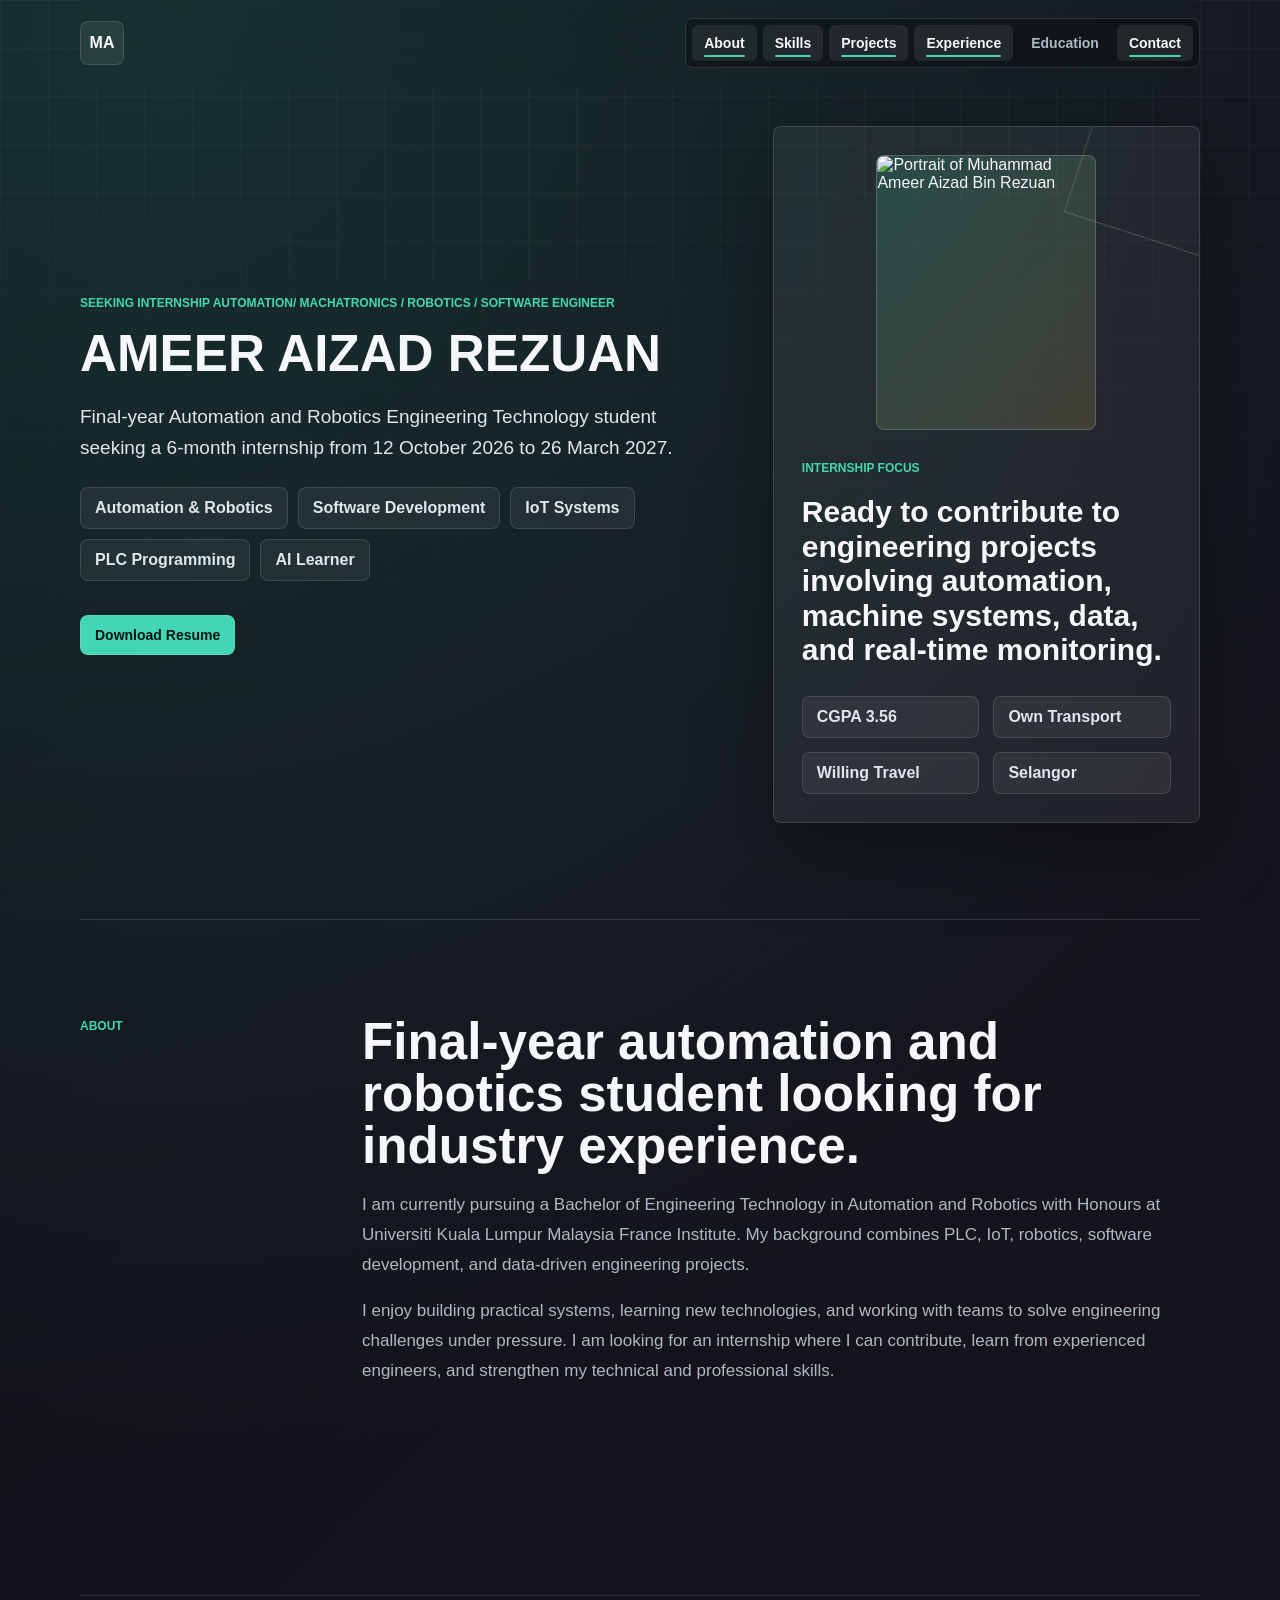
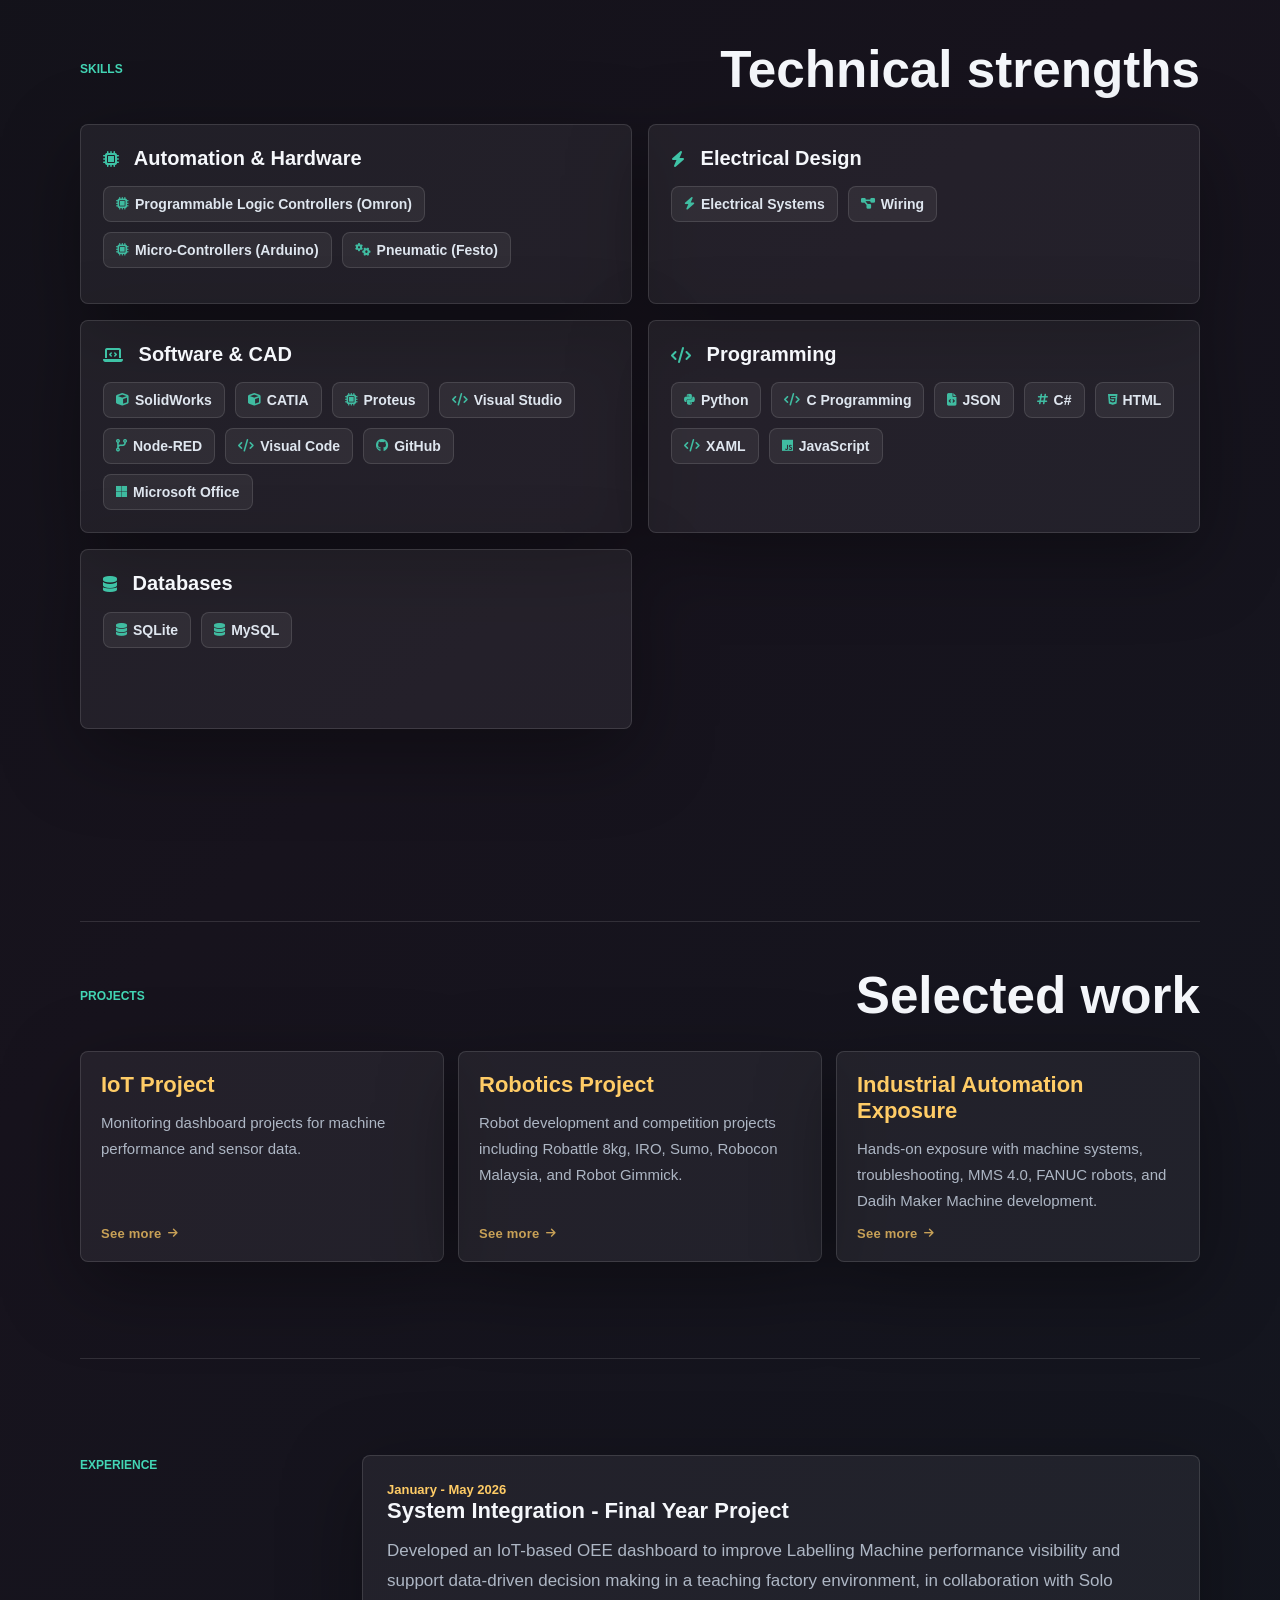
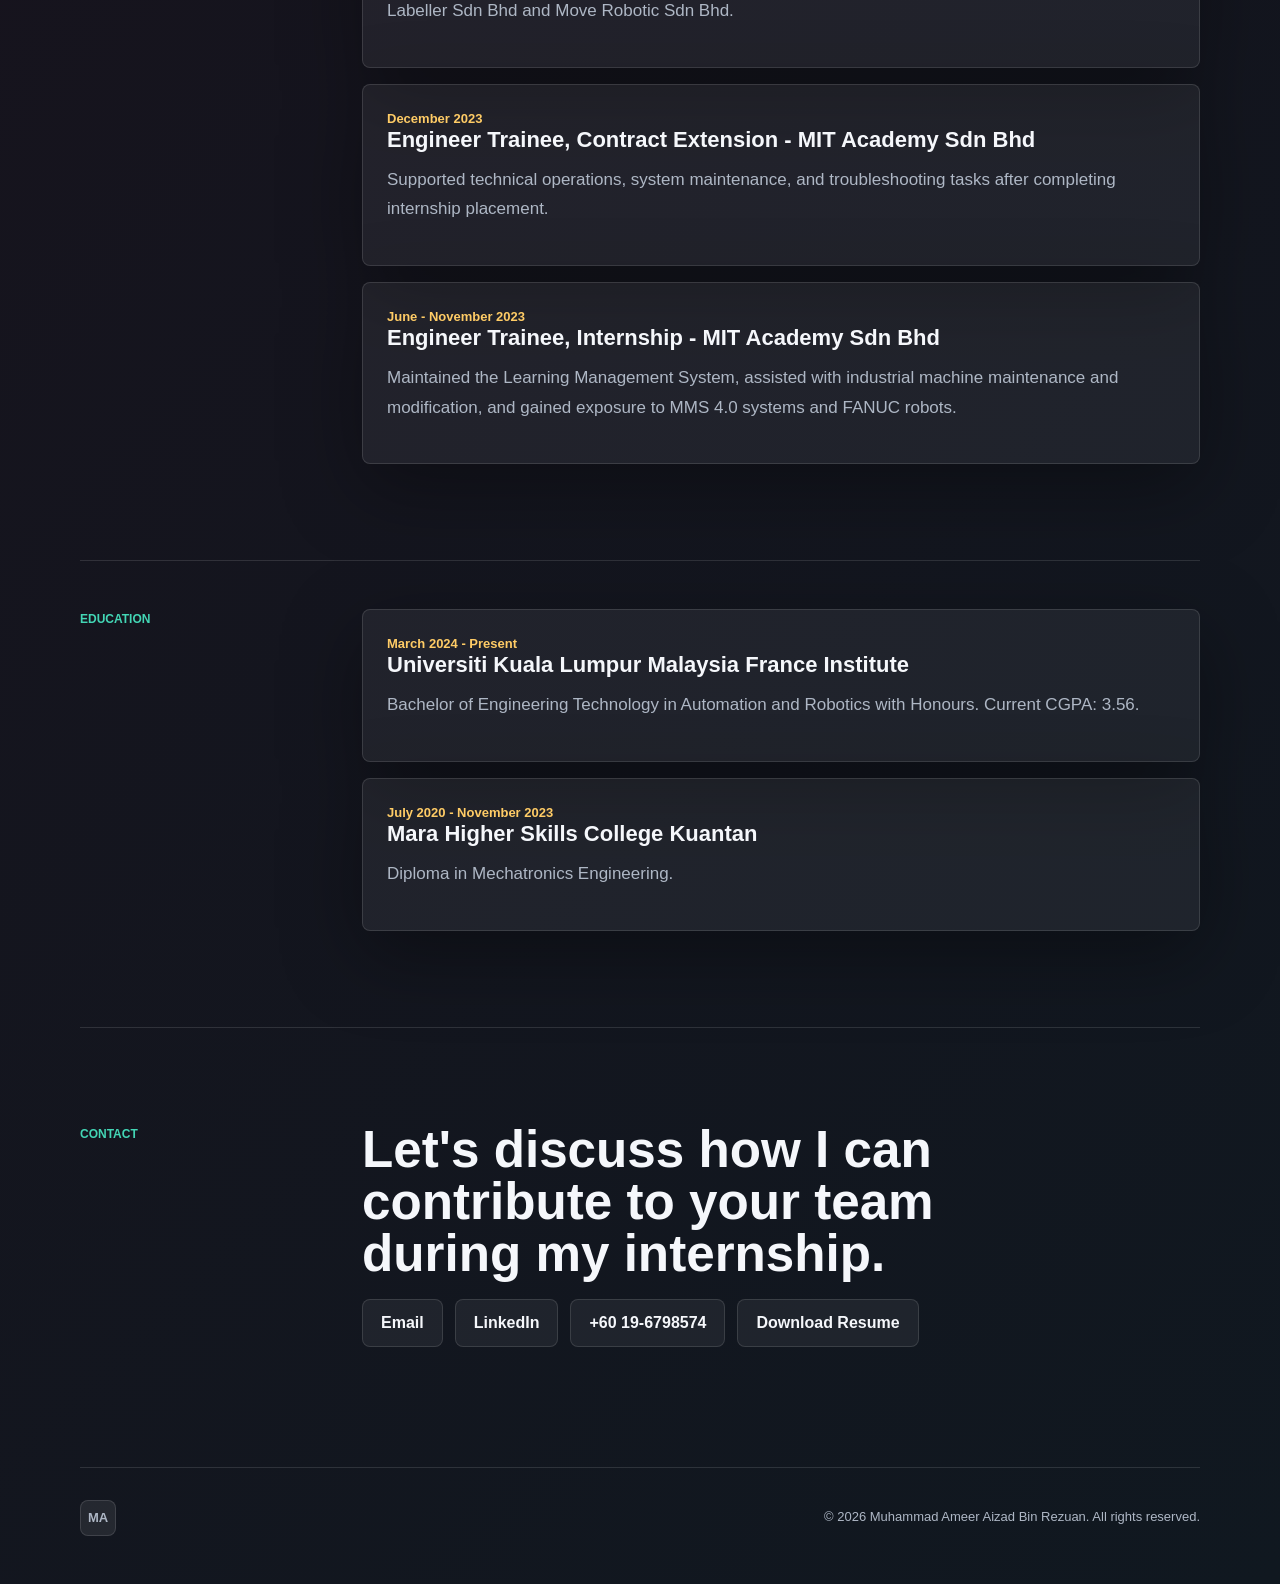
==== index.html @ 59710813 "Add files via upload" ====
﻿<!DOCTYPE html>
<html lang="en">

<head>
    <meta charset="UTF-8">
    <meta name="viewport" content="width=device-width, initial-scale=1.0">
    <title>Ameer Aizad Rezuan | Internship Portfolio</title>
    <link rel="stylesheet" href="https://cdnjs.cloudflare.com/ajax/libs/font-awesome/6.5.1/css/all.min.css">
    <link rel="stylesheet" href="style.css">
</head>

<body>
    <header class="site-header">
        <a class="brand" href="#home" aria-label="Go to home">
            <span>MA</span>
        </a>
        <nav class="nav-links" aria-label="Primary navigation">
            <a href="#about">About</a>
            <a href="#skills">Skills</a>
            <a href="#projects">Projects</a>
            <a href="#experience">Experience</a>
            <a href="#education">Education</a>
            <a href="#contact">Contact</a>
        </nav>
    </header>

    <main>
    <section class="hero section" id="home">
            <div class="hero-copy">
                <p class="eyebrow reveal">Seeking Internship Automation/ Machatronics / Robotics / Software Engineer</p>
                <h1 class="reveal">AMEER AIZAD REZUAN</h1>
                <p class="hero-summary reveal">Final-year Automation and Robotics Engineering Technology student seeking a 6-month internship from 12 October 2026 to 26 March 2027.</p>
                <div class="role-list reveal" aria-label="Professional interests">
                    <span>Automation & Robotics</span>
                    <span>Software Development</span>
                    <span>IoT Systems</span>
                    <span>PLC Programming</span>
                    <span>AI Learner</span>
                </div>
                <div class="hero-actions reveal">
                    <a class="button primary" href="assets/RESUME MUHAMMAD AMEER AIZAD BIN REZUAN.pdf" download="RESUME MUHAMMAD AMEER AIZAD BIN REZUAN.pdf">Download Resume</a>
                </div>
            </div>
            <div class="profile-panel reveal reveal-right" aria-label="Profile summary">
                <div class="profile-photo-wrap"><img class="profile-photo" src="assets/profile.jpeg" alt="Portrait of Muhammad Ameer Aizad Bin Rezuan"></div>
                <div>
                    <p class="panel-label">Internship Focus</p>
                    <h2>Ready to contribute to engineering projects involving automation, machine systems, data, and real-time monitoring.</h2>
                </div>
                <div class="signal-grid" aria-label="Profile highlights">
                    <span>CGPA 3.56</span>
                    <span>Own Transport</span>
                    <span>Willing Travel</span>
                    <span>Selangor</span>
                </div>
            </div>
        </section>

        <section class="section split" id="about">
            <p class="section-kicker reveal">About</p>
            <div>
                <h2 class="reveal">Final-year automation and robotics student looking for industry experience.</h2>
                <p class="reveal">I am currently pursuing a Bachelor of Engineering Technology in Automation and Robotics with Honours at Universiti Kuala Lumpur Malaysia France Institute. My background combines PLC, IoT, robotics, software development, and data-driven engineering projects.</p>
                <p class="reveal">I enjoy building practical systems, learning new technologies, and working with teams to solve engineering challenges under pressure. I am looking for an internship where I can contribute, learn from experienced engineers, and strengthen my technical and professional skills.</p>
            </div>
        </section>

        <section class="section" id="skills">
            <div class="section-heading">
                <p class="section-kicker reveal">Skills</p>
                <h2 class="reveal">Technical strengths</h2>
            </div>
            <div class="skills-grid">
                <article class="skill-card reveal">
                    <h3><i class="fas fa-microchip skill-head-icon"></i> Automation & Hardware</h3>
                    <div class="skill-tags">
                        <span><i class="fas fa-microchip tag-icon"></i> Programmable Logic Controllers (Omron)</span>
                        <span><i class="fas fa-microchip tag-icon"></i> Micro-Controllers (Arduino)</span>
                        <span><i class="fas fa-cogs tag-icon"></i> Pneumatic (Festo)</span>
                    </div>
                </article>
                <article class="skill-card reveal">
                    <h3><i class="fas fa-bolt skill-head-icon"></i> Electrical Design</h3>
                    <div class="skill-tags">
                        <span><i class="fas fa-bolt tag-icon"></i> Electrical Systems</span>
                        <span><i class="fas fa-project-diagram tag-icon"></i> Wiring</span>
                    </div>
                </article>
                <article class="skill-card reveal">
                    <h3><i class="fas fa-laptop-code skill-head-icon"></i> Software & CAD</h3>
                    <div class="skill-tags">
                        <span><i class="fas fa-cube tag-icon"></i> SolidWorks</span>
                        <span><i class="fas fa-cube tag-icon"></i> CATIA</span>
                        <span><i class="fas fa-microchip tag-icon"></i> Proteus</span>
                        <span><i class="fas fa-code tag-icon"></i> Visual Studio</span>
                        <span><i class="fas fa-code-branch tag-icon"></i> Node-RED</span>
                        <span><i class="fas fa-code tag-icon"></i> Visual Code</span>
                        <span><i class="fab fa-github tag-icon"></i> GitHub</span>
                        <span><i class="fab fa-microsoft tag-icon"></i> Microsoft Office</span>
                    </div>
                </article>
                <article class="skill-card reveal">
                    <h3><i class="fas fa-code skill-head-icon"></i> Programming</h3>
                    <div class="skill-tags">
                        <span><i class="fab fa-python tag-icon"></i> Python</span>
                        <span><i class="fas fa-code tag-icon"></i> C Programming</span>
                        <span><i class="fas fa-file-code tag-icon"></i> JSON</span>
                        <span><i class="fas fa-hashtag tag-icon"></i> C#</span>
                        <span><i class="fab fa-html5 tag-icon"></i> HTML</span>
                        <span><i class="fas fa-code tag-icon"></i> XAML</span>
                        <span><i class="fab fa-js tag-icon"></i> JavaScript</span>
                    </div>
                </article>
                <article class="skill-card reveal">
                    <h3><i class="fas fa-database skill-head-icon"></i> Databases</h3>
                    <div class="skill-tags">
                        <span><i class="fas fa-database tag-icon"></i> SQLite</span>
                        <span><i class="fas fa-database tag-icon"></i> MySQL</span>
                    </div>
                </article>
            </div>
        </section>
        <section class="section" id="projects">
            <div class="section-heading">
                <p class="section-kicker reveal">Projects</p>
                <h2 class="reveal">Selected work</h2>
            </div>
            <div class="project-grid">
                <a class="project-card reveal" href="#iot-project" data-project="iot-project">
                    <h3>IoT Project</h3>
                    <p>Monitoring dashboard projects for machine performance and sensor data.</p>
                    <span class="see-more">See more <i class="fas fa-arrow-right"></i></span>
                </a>
                <a class="project-card reveal" href="#robotics-project" data-project="robotics-project">
                    <h3>Robotics Project</h3>
                    <p>Robot development and competition projects including Robattle 8kg, IRO, Sumo, Robocon Malaysia, and Robot Gimmick.</p>
                    <span class="see-more">See more <i class="fas fa-arrow-right"></i></span>
                </a>
                <a class="project-card reveal" href="#automation-exposure" data-project="automation-exposure">
                    <h3>Industrial Automation Exposure</h3>
                    <p>Hands-on exposure with machine systems, troubleshooting, MMS 4.0, FANUC robots, and Dadih Maker Machine development.</p>
                    <span class="see-more">See more <i class="fas fa-arrow-right"></i></span>
                </a>
            </div>
        </section>

        <section class="section project-details" id="project-details" hidden>
            <div class="section-heading">
                <p class="section-kicker">Project Details</p>
                <h2>Project gallery</h2>
            </div>

            <article class="project-detail" id="iot-project" hidden>
                <div class="detail-copy" style="grid-column:1/-1;padding-bottom:8px;">
                    <p class="project-index">01</p>
                    <h3>IoT Project</h3>
                </div>
                <div class="robotics-sub-list" style="grid-column:1/-1;">

                    <!-- 1. IoT-Based OEE Monitoring Dashboard -->
                    <section class="sub-project-card" data-accent="oee">
                        <span class="card-number">01</span>
                        <div class="card-text">
                            <h4>IoT-Based OEE Monitoring Dashboard for Labelling Machine</h4>
                            <p class="card-description">This project was built to help users monitor an automated labelling machine more clearly in real time. I developed a dashboard system that reads PLC and sensor data, calculates OEE values, and displays machine performance through a WPF interface so production activity, downtime, and quality issues are easier to understand.</p>
                            <p class="card-description">Connected PLC I/O signals, sensors, Node-RED, SQLite, and a WPF dashboard into one monitoring flow. Shows production cycles, downtime, reject records, and machine performance in a clearer way. Project collaboration involved Solo Labeller Technology Sdn. Bhd. and Move Robotic Sdn. Bhd.</p>
                        </div>
                        <div class="card-media">
                            <div class="media-grid media-4">
                                <figure class="media-item media-item-wide">
                                    <img class="media-sharp" loading="lazy" src="assets/projects/iot/IoT-Based OEE/oee-system-architecture.png" alt="IoT-based OEE monitoring system architecture diagram">
                                </figure>
                                <figure class="media-item">
                                    <img class="media-sharp" loading="lazy" src="assets/projects/iot/IoT-Based OEE/oee-node-red-flow.png" alt="Node-RED flow for OEE production data and API processing">
                                </figure>
                                <figure class="media-item">
                                    <img class="media-sharp" loading="lazy" src="assets/projects/iot/IoT-Based OEE/oee-wpf-dashboard.png" alt="WPF machine labelling dashboard showing OEE, availability, performance, and quality">
                                </figure>
                                <figure class="media-item">
                                    <img class="media-sharp" loading="lazy" src="assets/projects/iot/IoT-Based OEE/oee-database-structure.png" alt="SQLite database structure for production records, metric logs, errors, and recipes">
                                </figure>
                            </div>
                    </section>

                    <!-- 2. Smart Indoor Environmental Monitoring System -->
                    <section class="sub-project-card" data-accent="indoor">
                        <span class="card-number">02</span>
                        <div class="card-text">
                            <h4>IoT Mini Project &mdash; Smart Indoor Environmental Monitoring System</h4>
                            <p class="card-description">This project provides an automated solution for maintaining safe and optimal environmental conditions within industrial workshops and indoor spaces. By deploying a combination of microcontroller units and industrial PLCs across multiple monitoring zones, the system continuously tracks key ambient factors such as temperature, humidity, and air quality.</p>
                            <p class="card-description">Designed to operate without requiring manual oversight, the system features automated control logic that instantly activates localized corrective actions—such as cooling fans or visual hazard alerts—whenever environmental parameters breach predefined safety thresholds. Sensor data is transmitted through a lightweight messaging protocol to a central server for real-time dashboard visualization, while a backend database records long-term historical data to support ongoing workplace safety analysis and operational trends.</p>
                        </div>
                        <div class="card-media">
                            <div class="media-grid media-6">
                                <figure class="media-item media-item-wide">
                                    <img class="media-sharp" loading="lazy" src="assets/projects/iot/smart-indoor/System Architecture.png" alt="System architecture of the smart indoor environmental monitoring system">
                                </figure>
                                <figure class="media-item">
                                    <img class="media-sharp" loading="lazy" src="assets/projects/iot/smart-indoor/Node – Red Dashboard .png" alt="Node-RED dashboard displaying real-time environmental monitoring data">
                                </figure>
                                <figure class="media-item">
                                    <img class="media-sharp" loading="lazy" src="assets/projects/iot/smart-indoor/Node – Red Flow for Arduino Stations.png" alt="Node-RED flow handling MQTT connections for Arduino-based sensor stations">
                                </figure>
                                <figure class="media-item">
                                    <img class="media-sharp" loading="lazy" src="assets/projects/iot/smart-indoor/Node – Red Flow for PLC Station.png" alt="Node-RED flow managing PLC communication protocols and automated control logic">
                                </figure>
                                <figure class="media-item">
                                    <img class="media-sharp" loading="lazy" src="assets/projects/iot/smart-indoor/sample data MySql .png" alt="MySQL database storing historical sensor readings for safety analysis">
                                </figure>
                                <figure class="media-item">
                                    <img class="media-sharp" loading="lazy" src="assets/projects/iot/smart-indoor/Station Hardware and code.png" alt="Physical deployment of sensor node hardware and embedded control programming">
                                </figure>
                            </div>
                    </section>

                </div>
            </article>

            <article class="project-detail" id="robotics-project" hidden>
                <div class="detail-copy" style="grid-column:1/-1;padding-bottom:8px;">
                    <p class="project-index">02</p>
                    <h3>Robotics Project</h3>
                </div>
                <div class="robotics-sub-list" style="grid-column:1/-1;">

                    <!-- 1. Robattle 8kg -->
                    <section class="sub-project-card" data-accent="robattle">
                        <span class="card-number">01</span>
                        <div class="card-text">
                            <h4>Robattle 8kg — Combat Robot Competition</h4>
                            <p class="card-description">This robot competition is organized to inspire greater interest in STEM, particularly in the field of robotics, among the community, especially young people. The event brings together participants from various higher education institutions and skills training institutes, providing a platform to showcase talent, creativity, and technical expertise.</p>
                            <p class="card-description">The competition challenges each team to apply their knowledge of wireless technology, robot control systems, and robotic design to build and operate an 8kg combat robot. Through this hands-on experience, participants are encouraged to develop innovative solutions, enhance their problem-solving skills, and demonstrate creativity in designing robots capable of competing in a dynamic and exciting environment.</p>
                        </div>
                        <div class="card-media">
                            <div class="media-grid media-3">
                                <figure class="media-item media-item-wide">
                                    <img class="media-sharp" loading="lazy" src="assets/projects/robot/Robattle 8kg/WhatsApp Image 2026-07-21 at 23.32.02.jpeg" alt="Robattle 8kg combat robot arena view">
                                </figure>
                                <figure class="media-item">
                                    <img class="media-sharp" loading="lazy" src="assets/projects/robot/Robattle 8kg/photo_2026-07-20_03-06-37.jpg" alt="Robattle 8kg robot side view">
                                </figure>
                                <figure class="media-item">
                                    <img class="media-sharp" loading="lazy" src="assets/projects/robot/Robattle 8kg/photo_2026-07-20_03-07-07.jpg" alt="Robattle 8kg robot front view">
                                </figure>
                            </div>
                    </section>

                    <!-- 2. IRO -->
                    <section class="sub-project-card" data-accent="iro">
                        <span class="card-number">02</span>
                        <div class="card-text">
                            <h4>International Robot Olympiad (IRO)</h4>
                            <p class="card-description">The International Robot Olympiad is a global competition where students collaborate to find solutions through AI-driven robotics. Participants are challenged to design, build, and program intelligent robots capable of solving complex, real-world problems. The Olympiad combines AI, robotics, and STEM principles (Science, Technology, Engineering, and Math) with creativity and problem-solving skills.</p>
                            <p class="card-description">Teams are evaluated based on innovation, technical skill, and their robots&rsquo; ability to make autonomous decisions, showcasing the potential of AI to transform various fields.</p>
                        </div>
                        <div class="card-media">
                            <div class="media-grid media-5">
                                <figure class="media-item media-item-wide">
                                    <img class="media-sharp" loading="lazy" src="assets/projects/robot/IRO/WhatsApp Image 2026-07-21 at 23.28.58 (1).jpeg" alt="IRO competition overview">
                                </figure>
                                <figure class="media-item">
                                    <img class="media-sharp" loading="lazy" src="assets/projects/robot/IRO/WhatsApp Image 2026-07-21 at 23.28.56.jpeg" alt="IRO team working on robot">
                                </figure>
                                <figure class="media-item">
                                    <img class="media-sharp" loading="lazy" src="assets/projects/robot/IRO/WhatsApp Image 2026-07-21 at 23.28.57.jpeg" alt="IRO robot close-up">
                                </figure>
                                <figure class="media-item">
                                    <img class="media-sharp" loading="lazy" src="assets/projects/robot/IRO/WhatsApp Image 2026-07-21 at 23.28.58.jpeg" alt="IRO competition area">
                                </figure>
                                <figure class="media-item">
                                    <img class="media-sharp" loading="lazy" src="assets/projects/robot/IRO/photo_2026-07-20_03-06-29.jpg" alt="IRO team photo">
                                </figure>
                            </div>
                    </section>

                    <!-- 3. Robot Sumo -->
                    <section class="sub-project-card" data-accent="sumo">
                        <span class="card-number">03</span>
                        <div class="card-text">
                            <h4>Robot Sumo</h4>
                            <p class="card-description">Robot sumo is a competitive engineering sport where two custom-built robots face off in a circular ring, known as a dohyō. The objective is to use sensors, clever programming, and mechanical design to push the opposing robot out of the ring while avoiding falling out yourself.</p>
                        </div>
                        <div class="card-media">
                            <div class="media-grid media-3">
                                <figure class="media-item media-item-wide video-wrapper">
                                    <video class="media-sharp" autoplay loop muted playsinline preload="auto">
                                        <source src="assets/projects/robot/Robot Sumo/WhatsApp Video 2026-07-21 at 23.25.30.mp4" type="video/mp4">
                                    </video>
                                    <button class="mute-toggle" aria-label="Unmute video" data-muted="true">
                                        <span class="mute-icon">🔇</span>
                                    </button>
                                </figure>
                                <figure class="media-item">
                                    <img class="media-sharp" loading="lazy" src="assets/projects/robot/Robot Sumo/photo_2026-07-20_03-06-12.jpg" alt="Robot sumo competition">
                                </figure>
                                <figure class="media-item">
                                    <img class="media-sharp" loading="lazy" src="assets/projects/robot/Robot Sumo/photo_2026-07-20_03-06-15.jpg" alt="Robot sumo robot close-up">
                                </figure>
                                <figure class="media-item">
                                    <img class="media-sharp" loading="lazy" src="assets/projects/robot/Robot Sumo/photo_2026-07-21_22-45-15.jpg" alt="Robot sumo arena side view">
                                </figure>
                                <figure class="media-item">
                                    <img class="media-sharp" loading="lazy" src="assets/projects/robot/Robot Sumo/photo_2026-07-21_22-47-12.jpg" alt="Robot sumo match action">
                                </figure>
                            </div>
                    </section>

                    <!-- 4. Robocon Malaysia 2025 -->
                    <section class="sub-project-card" data-accent="robocon">
                        <span class="card-number">04</span>
                        <div class="card-text">
                            <h4>Robocon Malaysia 2025</h4>
                            <p class="card-description">Robocon Malaysia is the national-level collegiate robotics competition. University and polytechnic students design, build, and operate advanced robots to complete specific, highly technical tasks. The winning team represents Malaysia at the annual international ABU Asia-Pacific Robot Contest (ABU Robocon).</p>
                        </div>
                        <div class="card-media">
                            <div class="media-grid media-3">
                                <figure class="media-item media-item-wide video-wrapper">
                                    <video class="media-sharp" autoplay loop muted playsinline preload="auto">
                                        <source src="assets/projects/robot/Robocon/WhatsApp Video 2026-07-22 at 01.37.15.mp4" type="video/mp4">
                                    </video>
                                    <button class="mute-toggle" aria-label="Unmute video" data-muted="true">
                                        <span class="mute-icon">🔇</span>
                                    </button>
                                </figure>
                                <figure class="media-item">
                                    <img class="media-sharp" loading="lazy" src="assets/projects/robot/Robocon/WhatsApp-Image-2025-06-20-at-12.19.59-1-2048x1536.jpeg" alt="Robocon Malaysia team">
                                </figure>
                                <figure class="media-item">
                                    <img class="media-sharp" loading="lazy" src="assets/projects/robot/Robocon/WhatsApp Image 2026-07-22 at 01.36.02 (1).jpeg" alt="Robocon Malaysia arena">
                                </figure>
                            </div>
                    </section>

                    <!-- 5. Robot Gimmick -->
                    <section class="sub-project-card" data-accent="gimmick">
                        <span class="card-number">05</span>
                        <div class="card-text">
                            <h4>Robot Gimmick — School Programme Launch</h4>
                            <p class="card-description">The robot gimmick is designed to create an exciting and memorable opening for the school programme launch. As the special guest activates the robot, it performs a symbolic action to officially launch the programme, representing innovation, creativity, and the school&rsquo;s commitment to embracing future technologies.</p>
                            <p class="card-description">This interactive presentation not only captures the audience&rsquo;s attention but also inspires students to explore the world of science, technology, engineering, and robotics.</p>
                        </div>
                        <div class="card-media">
                            <div class="media-grid media-3">
                                <figure class="media-item media-item-wide video-wrapper">
                                    <video class="media-sharp" autoplay loop muted playsinline preload="auto">
                                        <source src="assets/projects/robot/Gimmick/video_2026-07-21_22-29-24.mp4" type="video/mp4">
                                    </video>
                                    <button class="mute-toggle" aria-label="Unmute video" data-muted="true">
                                        <span class="mute-icon">🔇</span>
                                    </button>
                                </figure>
                                <figure class="media-item">
                                    <img class="media-sharp" loading="lazy" src="assets/projects/robot/Gimmick/photo_2026-07-21_22-30-15.jpg" alt="Robot gimmick presentation">
                                </figure>
                                <figure class="media-item">
                                    <img class="media-sharp" loading="lazy" src="assets/projects/robot/Gimmick/photo_2026-07-21_22-30-24.jpg" alt="Robot gimmick close-up">
                                </figure>
                            </div>
                    </section>

                </div>
            </article>

            <article class="project-detail" id="automation-exposure" hidden>
                <div class="detail-copy" style="grid-column:1/-1;padding-bottom:8px;">
                    <p class="project-index">03</p>
                    <h3>Industrial Automation Exposure</h3>
                </div>
                <div class="robotics-sub-list" style="grid-column:1/-1;">

                    <!-- 1. Machine Maintenance & Troubleshooting -->
                    <section class="sub-project-card" data-accent="maintenance">
                        <span class="card-number">01</span>
                        <div class="card-text">
                            <h4>Machine Maintenance &amp; Troubleshooting</h4>
                            <p class="card-description">Hands-on experience maintaining and troubleshooting industrial machine systems, including MMS 4.0 systems, PLC-based mechatronics training modules, and automated production equipment. Performed diagnostic procedures, identified faults in electrical and mechanical subsystems, and carried out corrective maintenance to restore machine functionality and minimise downtime in a real industrial environment.</p>
                        </div>
                        <div class="card-media">
                            <div class="media-grid media-4">
                                <figure class="media-item media-item-wide video-wrapper">
                                    <video class="media-sharp" autoplay loop muted playsinline preload="auto">
                                        <source src="assets/projects/industrial%20automation/maintance/meclab%20module%201.mp4" type="video/mp4">
                                    </video>
                                    <button class="mute-toggle" aria-label="Unmute video" data-muted="true">
                                        <span class="mute-icon">🔇</span>
                                    </button>
                                </figure>
                                <figure class="media-item">
                                    <img class="media-sharp" loading="lazy" src="assets/projects/industrial%20automation/maintance/maintanace%20mms4.0.jpg" alt="MMS 4.0 maintenance work">
                                </figure>
                                <figure class="media-item">
                                    <img class="media-sharp" loading="lazy" src="assets/projects/industrial%20automation/maintance/maintance%20plc%20meclab%20mechatronics%20training%20system.jpg" alt="PLC mechatronics training system maintenance">
                                </figure>
                                <figure class="media-item">
                                    <img class="media-sharp" loading="lazy" src="assets/projects/industrial%20automation/maintance/mms4.0.jpg" alt="MMS 4.0 system overview">
                                </figure>
                            </div>
                    </section>

                    <!-- 2. FANUC Robot Exposure -->
                    <section class="sub-project-card" data-accent="fanuc">
                        <span class="card-number">02</span>
                        <div class="card-text">
                            <h4>FANUC Robot Exposure</h4>
                            <p class="card-description">Practical exposure to FANUC industrial robots during placement at MIT Academy Sdn Bhd. Involved robot operation, basic programming, system observation, and understanding of robotic automation workflows used in modern manufacturing environments. This experience provided valuable insight into how robotic arms are integrated into production lines for tasks such as material handling, assembly, and quality inspection.</p>
                        </div>
                        <div class="card-media">
                            <div class="media-grid media-3">
                                <figure class="media-item media-item-wide">
                                    <img class="media-sharp" loading="lazy" src="assets/projects/industrial%20automation/robot%20fanuc/WhatsApp%20Image%202026-07-22%20at%2015.49.35.jpeg" alt="FANUC robot setup">
                                </figure>
                                <figure class="media-item">
                                    <img class="media-sharp" loading="lazy" src="assets/projects/industrial%20automation/robot%20fanuc/WhatsApp%20Image%202026-07-22%20at%2015.50.11%20(1).jpeg" alt="FANUC robot controller">
                                </figure>
                                <figure class="media-item">
                                    <img class="media-sharp" loading="lazy" src="assets/projects/industrial%20automation/robot%20fanuc/WhatsApp%20Image%202026-07-22%20at%2015.50.11.jpeg" alt="FANUC robot arm">
                                </figure>
                            </div>
                    </section>

                    <!-- 3. Develop Dadih Maker Machine -->
                    <section class="sub-project-card" data-accent="dadih">
                        <span class="card-number">03</span>
                        <div class="card-text">
                            <h4>Develop Dadih Maker Machine</h4>
                            <p class="card-description">Involved in the development of a specialised Dadih (traditional yogurt) maker machine, combining mechanical design, electrical wiring, and control system integration. The project required understanding the batch production process, designing the machine layout, selecting appropriate heating and control components, and programming the logic for automated temperature regulation and process timing to ensure consistent product quality.</p>
                        </div>
                        <div class="card-media">
                            <div class="media-grid media-6">
                                <figure class="media-item media-item-wide">
                                    <img class="media-sharp" loading="lazy" src="assets/projects/industrial%20automation/dadih%20maker%20machine/5.jpeg" alt="Dadih maker machine overview">
                                </figure>
                                <figure class="media-item">
                                    <img class="media-sharp" loading="lazy" src="assets/projects/industrial%20automation/dadih%20maker%20machine/1.png" alt="Dadih maker design 1">
                                </figure>
                                <figure class="media-item">
                                    <img class="media-sharp" loading="lazy" src="assets/projects/industrial%20automation/dadih%20maker%20machine/2.png" alt="Dadih maker design 2">
                                </figure>
                                <figure class="media-item">
                                    <img class="media-sharp" loading="lazy" src="assets/projects/industrial%20automation/dadih%20maker%20machine/3.jpg" alt="Dadih machine hardware">
                                </figure>
                                <figure class="media-item">
                                    <img class="media-sharp" loading="lazy" src="assets/projects/industrial%20automation/dadih%20maker%20machine/4.jpg" alt="Dadih machine wiring">
                                </figure>
                                <figure class="media-item">
                                    <img class="media-sharp" loading="lazy" src="assets/projects/industrial%20automation/dadih%20maker%20machine/6.jpg" alt="Dadih machine assembly">
                                </figure>
                            </div>
                    </section>

                </div>
            </article>
        </section>
        <section class="section split" id="experience">
            <p class="section-kicker reveal">Experience</p>
            <div class="timeline">
                <article class="reveal">
                    <span>January - May 2026</span>
                    <h3>System Integration - Final Year Project</h3>
                    <p>Developed an IoT-based OEE dashboard to improve Labelling Machine performance visibility and support data-driven decision making in a teaching factory environment, in collaboration with Solo Labeller Sdn Bhd and Move Robotic Sdn Bhd.</p>
                </article>
                <article class="reveal">
                    <span>December 2023</span>
                    <h3>Engineer Trainee, Contract Extension - MIT Academy Sdn Bhd</h3>
                    <p>Supported technical operations, system maintenance, and troubleshooting tasks after completing internship placement.</p>
                </article>
                <article class="reveal">
                    <span>June - November 2023</span>
                    <h3>Engineer Trainee, Internship - MIT Academy Sdn Bhd</h3>
                    <p>Maintained the Learning Management System, assisted with industrial machine maintenance and modification, and gained exposure to MMS 4.0 systems and FANUC robots.</p>
                </article>
            </div>
        </section>

        <section class="section split education-section" id="education">
            <p class="section-kicker reveal">Education</p>
            <div class="timeline">
                <article class="reveal">
                    <span>March 2024 - Present</span>
                    <h3>Universiti Kuala Lumpur Malaysia France Institute</h3>
                    <p>Bachelor of Engineering Technology in Automation and Robotics with Honours. Current CGPA: 3.56.</p>
                </article>
                <article class="reveal">
                    <span>July 2020 - November 2023</span>
                    <h3>Mara Higher Skills College Kuantan</h3>
                    <p>Diploma in Mechatronics Engineering.</p>
                </article>
            </div>
        </section>

        <section class="section split contact" id="contact">
            <p class="section-kicker reveal">Contact</p>
            <div>
                <h2 class="reveal">Let's discuss how I can contribute to your team during my internship.</h2>
                <div class="contact-links reveal">
                    <a href="mailto:ameeraizad.rezuan@gmail.com" target="_blank">Email</a>
                    <a href="https://www.linkedin.com/in/muhammad-ameer-aizad-bin-rezuan" target="_blank">LinkedIn</a>
                    <a href="tel:+60196798574">+60 19-6798574</a>
                    <a href="assets/RESUME MUHAMMAD AMEER AIZAD BIN REZUAN.pdf" download="RESUME MUHAMMAD AMEER AIZAD BIN REZUAN.pdf">Download Resume</a>
                </div>
            </div>
        </section>
    </main>

    <footer class="site-footer">
        <a class="brand" href="#home" aria-label="Go to home">
            <span>MA</span>
        </a>
        <p class="footer-copy">&copy; 2026 Muhammad Ameer Aizad Bin Rezuan. All rights reserved.</p>
    </footer>

    <!-- Lightbox Overlay -->
    <div class="lightbox-overlay" id="lightbox" hidden>
        <button class="lightbox-close" aria-label="Close lightbox">&times;</button>
        <div class="lightbox-content" id="lightbox-content"></div>
    </div>

    <script src="script.js"></script>
</body>

</html>
---- style.css ----
﻿:root {
    --bg: #0e1116;
    --bg-soft: #151a22;
    --text: #f5f7fb;
    --muted: #aeb7c5;
    --line: rgba(255, 255, 255, 0.12);
    --accent: #43d6b5;
    --accent-strong: #ffcc66;
    --panel: rgba(255, 255, 255, 0.06);
    --shadow: 0 24px 80px rgba(0, 0, 0, 0.35);
}

* {
    box-sizing: border-box;
}

html {
    scroll-behavior: smooth;
}

body {
    min-height: 100vh;
    margin: 0;
    font-family: Inter, Arial, sans-serif;
    color: var(--text);
    background:
        radial-gradient(circle at 10% 0%, rgba(67, 214, 181, 0.16), transparent 30%),
        linear-gradient(135deg, #0e1116 0%, #17131d 45%, #101820 100%);
}

body::before {
    content: "";
    position: fixed;
    inset: 0;
    z-index: -1;
    background-image:
        linear-gradient(rgba(255, 255, 255, 0.035) 1px, transparent 1px),
        linear-gradient(90deg, rgba(255, 255, 255, 0.035) 1px, transparent 1px);
    background-size: 48px 48px;
    mask-image: linear-gradient(to bottom, black, transparent 80%);
}

a {
    color: inherit;
    text-decoration: none;
}

.site-header {
    position: sticky;
    top: 0;
    z-index: 10;
    display: flex;
    align-items: center;
    justify-content: space-between;
    width: min(1120px, calc(100% - 32px));
    margin: 0 auto;
    padding: 18px 0;
    backdrop-filter: blur(18px);
}

.brand {
    display: inline-grid;
    width: 44px;
    height: 44px;
    place-items: center;
    border: 1px solid var(--line);
    border-radius: 8px;
    background: rgba(255, 255, 255, 0.08);
    font-weight: 800;
}

.nav-links {
    display: flex;
    gap: 6px;
    padding: 6px;
    border: 1px solid var(--line);
    border-radius: 8px;
    background: rgba(14, 17, 22, 0.62);
    scrollbar-width: none;
    -webkit-overflow-scrolling: touch;
}

.nav-links::-webkit-scrollbar {
    display: none;
}

.nav-links a {
    padding: 10px 12px;
    border-radius: 6px;
    color: var(--muted);
    font-size: 14px;
    font-weight: 600;
}

.nav-links a:hover,
.nav-links a.active {
    color: var(--text);
    background: rgba(255, 255, 255, 0.08);
}

.section {
    width: min(1120px, calc(100% - 32px));
    margin: 0 auto;
    padding: 96px 0;
}

.hero {
    display: grid;
    grid-template-columns: minmax(0, 1.08fr) minmax(320px, 0.72fr);
    align-items: center;
    min-height: calc(100vh - 82px);
    gap: 52px;
    padding-top: 40px;
}

.eyebrow,
.section-kicker,
.panel-label {
    margin: 0 0 16px;
    color: var(--accent);
    font-size: 12px;
    font-weight: 800;
    letter-spacing: 0;
    text-transform: uppercase;
}

h1,
h2,
h3,
p {
    margin-top: 0;
}

h1 {
    max-width: 820px;
    margin-bottom: 22px;
    font-size: clamp(45px, 4vw, 68px);
    line-height: 0.95;
    letter-spacing: 0;
}

h2 {
    margin-bottom: 18px;
    font-size: clamp(30px, 4vw, 56px);
    line-height: 1.02;
    letter-spacing: 0;
}

h3 {
    margin-bottom: 12px;
    font-size: 22px;
    line-height: 1.18;
}

p {
    color: var(--muted);
    font-size: 17px;
    line-height: 1.75;
}

.role-list {
    display: flex;
    flex-wrap: wrap;
    gap: 10px;
    margin-bottom: 34px;
}

.role-list span,
.skills-grid span,
.signal-grid span {
    display: inline-flex;
    align-items: center;
    min-height: 42px;
    padding: 10px 14px;
    border: 1px solid var(--line);
    border-radius: 8px;
    background: rgba(255, 255, 255, 0.06);
    color: #dfe6ef;
    font-weight: 700;
}

.hero-actions,
.contact-links {
    display: flex;
    flex-wrap: wrap;
    gap: 12px;
}

.button,
.contact-links a {
    display: inline-flex;
    align-items: center;
    justify-content: center;
    min-height: 48px;
    padding: 0 18px;
    border: 1px solid var(--line);
    border-radius: 8px;
    font-weight: 800;
    transition: transform 180ms ease, border-color 180ms ease, background 180ms ease;
}

.hero-actions .button {
    min-height: 40px;
    padding: 0 14px;
    font-size: 14px;
}

.button:hover,
.contact-links a:hover {
    transform: translateY(-2px);
    border-color: rgba(255, 255, 255, 0.34);
}

.primary {
    background: var(--accent);
    color: #061411;
}

.secondary,
.contact-links a {
    background: rgba(255, 255, 255, 0.06);
}

.profile-panel,
.project-card,
.timeline article {
    border: 1px solid var(--line);
    border-radius: 8px;
    background: var(--panel);
    box-shadow: var(--shadow);
}

.profile-panel {
    display: grid;
    gap: 28px;
    padding: 28px;
    overflow: hidden;
    position: relative;
}

.profile-panel::after {
    content: "";
    width: 160px;
    height: 160px;
    position: absolute;
    right: -48px;
    top: -48px;
    border: 1px solid rgba(255, 255, 255, 0.16);
    transform: rotate(18deg);
}

.profile-photo-wrap {
    width: 220px;
    justify-self: center;
    aspect-ratio: 4 / 5;
    border: 1px solid rgba(255, 255, 255, 0.18);
    border-radius: 8px;
    overflow: hidden;
    background: linear-gradient(135deg, rgba(67, 214, 181, 0.18), rgba(255, 204, 102, 0.14));
}

.profile-photo {
    display: block;
    width: 100%;
    height: 100%;
    object-fit: cover;
    object-position: top center;
}

.profile-panel h2 {
    margin: 0;
    font-size: 30px;
    line-height: 1.15;
}

.signal-grid,
.skills-grid,
.project-grid {
    display: grid;
    gap: 14px;
}

.signal-grid {
    grid-template-columns: repeat(2, minmax(0, 1fr));
}

.split {
    display: grid;
    grid-template-columns: 240px minmax(0, 1fr);
    gap: 42px;
    border-top: 1px solid var(--line);
}

.section-heading {
    display: flex;
    align-items: end;
    justify-content: space-between;
    gap: 24px;
    margin-bottom: 28px;
    border-top: 1px solid var(--line);
    padding-top: 48px;
}

.section-heading h2 {
    margin-bottom: 0;
}

.project-grid {
    grid-template-columns: repeat(3, minmax(0, 1fr));
}

.project-card {
    min-height: 150px;
    padding: 20px;
    display: flex;
    flex-direction: column;
    justify-content: flex-start;
    gap: 12px;
}

.project-card h3 {
    margin-bottom: 0;
    color: var(--accent-strong);
}

.project-card p {
    margin-bottom: 0;
    font-size: 15px;
}

.project-index,
.project-card span,
.timeline span {
    color: var(--accent-strong);
    font-size: 13px;
    font-weight: 800;
}

.timeline {
    display: grid;
    gap: 16px;
}

.timeline article {
    padding: 24px;
}

.contact {
    border-top: 1px solid var(--line);
    padding-bottom: 120px;
}

.contact h2 {
    max-width: 650px;
}

@media (max-width: 860px) {
    .site-header {
        align-items: flex-start;
        gap: 14px;
    }

    .nav-links {
        max-width: calc(100vw - 92px);
        overflow-x: auto;
    }

    .hero,
    .split {
        grid-template-columns: 1fr;
    }

    .hero {
        min-height: auto;
        padding-top: 56px;
    }

    .skills-grid,
    .project-grid {
        grid-template-columns: repeat(2, minmax(0, 1fr));
    }
}

@media (max-width: 560px) {
    .section {
        width: min(100% - 24px, 1120px);
        padding: 68px 0;
    }

    .site-header {
        width: min(100% - 24px, 1120px);
    }

    .nav-links a {
        padding: 9px 10px;
        font-size: 13px;
    }

    h1 {
        font-size: 42px;
    }

    .skills-grid,
    .project-grid,
    .signal-grid {
        grid-template-columns: 1fr;
    }

    .profile-panel,
    .project-card,
    .timeline article {
        padding: 20px;
    }

    .hero-actions .button,
    .contact-links a {
        width: 100%;
    }
}






.hero-summary {
    max-width: 660px;
    margin-bottom: 24px;
    color: #dfe6ef;
    font-size: 19px;
    line-height: 1.65;
}

.education-section {
    padding-top: 48px;
}

.skills-grid {
    grid-template-columns: repeat(2, minmax(0, 1fr));
    gap: 16px;
}

.skill-card {
    min-height: 180px;
    padding: 22px;
    border: 1px solid var(--line);
    border-radius: 8px;
    background: rgba(255, 255, 255, 0.06);
    box-shadow: var(--shadow);
}

.skill-card h3 {
    margin-bottom: 16px;
    color: var(--text);
    font-size: 20px;
}

.skill-tags {
    display: flex;
    flex-wrap: wrap;
    gap: 10px;
}

/* Skill Icons */
.skill-head-icon {
    color: var(--accent);
    margin-right: 10px;
    font-size: 0.8em;
    opacity: 0.9;
}

.tag-icon {
    color: var(--accent);
    margin-right: 6px;
    font-size: 0.9em;
    opacity: 0.85;
}

.skill-tags span .tag-icon + .tag-icon {
    margin-left: 0;
}

.skill-tags span:hover .tag-icon {
    opacity: 1;
    transform: scale(1.1);
    transition: transform 180ms ease, opacity 180ms ease;
}

.skill-tags span {
    min-height: 36px;
    padding: 8px 12px;
    justify-content: center;
    color: #dfe6ef;
    font-size: 14px;
}

@media (max-width: 720px) {
    .skills-grid {
        grid-template-columns: 1fr;
    }
}


.project-card {
    color: inherit;
    cursor: pointer;
}

.project-card:hover,
.project-card.active {
    transform: translateY(-4px);
    border-color: rgba(67, 214, 181, 0.55);
    background: rgba(255, 255, 255, 0.08);
}

.see-more {
    margin-top: auto;
    display: inline-flex;
    align-items: center;
    gap: 6px;
    color: var(--accent-strong);
    font-size: 13px;
    font-weight: 700;
    letter-spacing: 0.02em;
    transition: gap 200ms ease, opacity 200ms ease;
    opacity: 0.75;
}

.project-card:hover .see-more,
.project-card.active .see-more {
    opacity: 1;
    gap: 10px;
}

.see-more i {
    font-size: 11px;
    transition: transform 200ms ease;
}

.project-card:hover .see-more i,
.project-card.active .see-more i {
    transform: translateX(4px);
}

.project-details {
    padding-top: 32px;
}

.project-details[hidden],
.project-detail[hidden] {
    display: none;
}

.project-detail {
    display: grid;
    grid-template-columns: minmax(240px, 0.65fr) minmax(0, 1.35fr);
    gap: 22px;
    margin-bottom: 22px;
    padding: 24px;
    scroll-margin-top: 100px;
    border: 1px solid var(--line);
    border-radius: 8px;
    background: rgba(255, 255, 255, 0.06);
    box-shadow: var(--shadow);
}

.detail-copy h3 {
    margin-bottom: 14px;
}

.detail-copy ul {
    display: grid;
    gap: 10px;
    margin: 0;
    padding-left: 18px;
    color: var(--muted);
    line-height: 1.6;
}

.image-gallery {
    display: grid;
    grid-template-columns: repeat(2, minmax(0, 1fr));
    gap: 14px;
}

.project-image-placeholder {
    display: none;
}

/* Footer */
.site-footer {
    width: min(1120px, calc(100% - 32px));
    margin: 0 auto;
    padding: 32px 0 48px;
    border-top: 1px solid var(--line);
    display: flex;
    flex-wrap: wrap;
    align-items: center;
    justify-content: space-between;
    gap: 16px;
    color: var(--muted);
    font-size: 14px;
}

.site-footer .brand {
    width: 36px;
    height: 36px;
    font-size: 13px;
}

.site-footer .footer-copy {
    color: var(--muted);
    font-size: 13px;
    margin: 0;
}

@media (max-width: 560px) {
    .site-footer {
        flex-direction: column;
        text-align: center;
        padding: 24px 0 36px;
    }
}

@media (max-width: 860px) {
    .project-detail {
        grid-template-columns: 1fr;
    }
}

@media (max-width: 560px) {
    .image-gallery {
        grid-template-columns: 1fr;
    }
}







.sub-project {
    margin-top: 18px;
}

.sub-project:first-of-type {
    margin-top: 0;
}

.sub-project h4 {
    margin: 0 0 10px;
    color: var(--accent-strong);
    font-size: 18px;
    line-height: 1.35;
}

.sub-project p {
    margin-bottom: 12px;
    font-size: 15px;
    line-height: 1.7;
}

.project-image-card {
    margin: 0;
    overflow: hidden;
    border: 1px solid var(--line);
    border-radius: 8px;
    background: rgba(255, 255, 255, 0.06);
}

.project-image-card img {
    display: block;
    width: 100%;
    height: 220px;
    object-fit: cover;
    background: rgba(255, 255, 255, 0.04);
}

.project-image-card.wide-image {
    grid-column: 1 / -1;
}

.project-image-card.wide-image img {
    height: auto;
    object-fit: contain;
}

.project-image-card figcaption {
    padding: 10px 12px;
    color: var(--muted);
    font-size: 13px;
    font-weight: 700;
}

.sub-project-list {
    display: grid;
    grid-column: 1 / -1;
    gap: 22px;
}

.sub-project-gallery {
    margin-top: 16px;
}

.oee-gallery {
    grid-template-columns: repeat(2, minmax(0, 1fr));
    gap: 16px;
}

.oee-gallery .gallery-feature {
    grid-column: auto;
}

.oee-gallery .project-image-card {
    position: relative;
    transition: transform 180ms ease, border-color 180ms ease, background 180ms ease;
}

.oee-gallery .project-image-card:hover {
    transform: translateY(-3px);
    border-color: rgba(255, 204, 102, 0.45);
    background: rgba(255, 255, 255, 0.08);
}

.oee-gallery .project-image-card img {
    height: 230px;
    object-fit: contain;
    padding: 10px;
}

.oee-gallery .gallery-feature img {
    height: 230px;
    max-height: none;
    object-fit: contain;
}

.oee-gallery .project-image-card figcaption {
    min-height: 58px;
    border-top: 1px solid var(--line);
    background: rgba(14, 17, 22, 0.78);
}

@media (max-width: 860px) {
    .oee-gallery {
        grid-template-columns: repeat(2, minmax(0, 1fr));
    }
}

@media (max-width: 560px) {
    .oee-gallery {
        grid-template-columns: 1fr;
    }
}


/* ===== Smart Indoor Gallery ===== */
.smart-indoor-gallery {
    grid-template-columns: repeat(2, minmax(0, 1fr));
    gap: 16px;
}

.smart-indoor-gallery .gallery-feature {
    grid-column: 1 / -1;
}

.smart-indoor-gallery .project-image-card {
    position: relative;
    overflow: hidden;
    border: 1px solid var(--line);
    border-radius: 10px;
    background: rgba(255, 255, 255, 0.06);
    transition: transform 220ms ease, border-color 220ms ease, box-shadow 220ms ease;
    box-shadow: 0 4px 20px rgba(0, 0, 0, 0.25);
}

.smart-indoor-gallery .project-image-card:hover {
    transform: translateY(-5px);
    border-color: rgba(67, 214, 181, 0.55);
    box-shadow: 0 12px 40px rgba(67, 214, 181, 0.12);
    background: rgba(255, 255, 255, 0.09);
}

.smart-indoor-gallery .project-image-card img {
    display: block;
    width: 100%;
    height: 200px;
    object-fit: contain;
    padding: 14px 12px 6px;
    background: linear-gradient(135deg, rgba(67, 214, 181, 0.06), rgba(255, 204, 102, 0.04));
    transition: transform 300ms ease;
}

.smart-indoor-gallery .project-image-card:hover img {
    transform: scale(1.01);
}

.smart-indoor-gallery .gallery-feature img {
    height: 260px;
    padding: 18px 16px 8px;
    object-fit: contain;
}

.smart-indoor-gallery .project-image-card figcaption {
    min-height: 62px;
    padding: 10px 14px 14px;
    border-top: 1px solid var(--line);
    background: rgba(14, 17, 22, 0.88);
    color: var(--muted);
    font-size: 13px;
    font-weight: 600;
    line-height: 1.45;
}

@media (max-width: 720px) {
    .smart-indoor-gallery .project-image-card img {
        height: 170px;
    }

    .smart-indoor-gallery .gallery-feature img {
        height: 210px;
    }
}

@media (max-width: 560px) {
    .smart-indoor-gallery {
        grid-template-columns: 1fr;
    }

    .smart-indoor-gallery .project-image-card img {
        height: 200px;
    }

    .smart-indoor-gallery .gallery-feature img {
        height: 220px;
    }
}

/* ===== Robotics Sub-Project Cards ===== */

.robotics-sub-list {
    display: grid;
    gap: 48px;
}

/* Individual sub-project card */
.sub-project-card {
    position: relative;
    display: grid;
    grid-template-columns: 1fr 1fr;
    gap: 32px;
    padding: 36px 32px 32px;
    border: 1px solid var(--line);
    border-radius: 12px;
    background: rgba(255, 255, 255, 0.04);
    box-shadow: 0 12px 48px rgba(0, 0, 0, 0.3);
    overflow: hidden;
    transition: border-color 300ms ease, background 300ms ease;
}

.sub-project-card:hover {
    border-color: rgba(255, 255, 255, 0.2);
    background: rgba(255, 255, 255, 0.06);
}

/* Colored accent bar at top */
.sub-project-card::before {
    content: '';
    position: absolute;
    top: 0;
    left: 0;
    right: 0;
    height: 4px;
    border-radius: 12px 12px 0 0;
}

.sub-project-card[data-accent="robattle"]::before {
    background: linear-gradient(90deg, #e74c3c, #c0392b);
}

.sub-project-card[data-accent="iro"]::before {
    background: linear-gradient(90deg, #3498db, #2980b9);
}

.sub-project-card[data-accent="sumo"]::before {
    background: linear-gradient(90deg, #f39c12, #e67e22);
}

.sub-project-card[data-accent="robocon"]::before {
    background: linear-gradient(90deg, #9b59b6, #8e44ad);
}

.sub-project-card[data-accent="gimmick"]::before {
    background: linear-gradient(90deg, #2ecc71, #27ae60);
}

.sub-project-card[data-accent="oee"]::before {
    background: linear-gradient(90deg, #00b4d8, #0077b6);
}

.sub-project-card[data-accent="indoor"]::before {
    background: linear-gradient(90deg, #f77f00, #d62828);
}

/* Floating number background */
.card-number {
    position: absolute;
    top: -8px;
    right: 20px;
    font-size: 110px;
    font-weight: 900;
    color: rgba(255, 255, 255, 0.035);
    line-height: 1;
    pointer-events: none;
    user-select: none;
    font-family: Inter, Arial, sans-serif;
}

/* Card text section */
.card-text h4 {
    margin: 0 0 14px;
    font-size: 22px;
    line-height: 1.3;
    color: var(--accent-strong);
}

.card-text p {
    margin-bottom: 12px;
    font-size: 15px;
    line-height: 1.7;
}

.card-text p:last-child {
    margin-bottom: 0;
}

.card-text .card-description {
    color: var(--muted);
}

/* Card media section */
.card-media {
    display: flex;
    align-items: start;
}

/* Media grid */
.media-grid {
    display: grid;
    gap: 12px;
    width: 100%;
}

.media-grid.media-3 {
    grid-template-columns: repeat(3, 1fr);
}

.media-grid.media-3 .media-item-wide {
    grid-column: 1 / -1;
}

.media-grid.media-4 {
    grid-template-columns: repeat(2, 1fr);
}

.media-grid.media-4 .media-item-wide {
    grid-column: 1 / -1;
}

.media-grid.media-5 {
    grid-template-columns: repeat(3, 1fr);
}

.media-grid.media-5 .media-item-wide {
    grid-column: 1 / -1;
}

.media-grid.media-6 {
    grid-template-columns: repeat(3, 1fr);
}

.media-grid.media-6 .media-item-wide {
    grid-column: 1 / -1;
}

/* Individual media item */
.media-item {
    margin: 0;
    overflow: hidden;
    border: 1px solid var(--line);
    border-radius: 8px;
    background: rgba(255, 255, 255, 0.04);
    transition: transform 240ms ease, border-color 240ms ease, box-shadow 240ms ease;
}

.media-item:hover {
    transform: translateY(-4px);
    border-color: rgba(67, 214, 181, 0.45);
    box-shadow: 0 8px 32px rgba(67, 214, 181, 0.1);
}

.media-item img {
    display: block;
    width: 100%;
    height: 200px;
    object-fit: cover;
    transition: transform 400ms ease;
}

.media-item:hover img {
    transform: scale(1.03);
}

.media-item-wide img {
    height: 260px;
    object-fit: cover;
}

/* ===== Image Sharpening ===== */
.media-sharp {
    image-rendering: auto;
    image-rendering: crisp-edges;
    -ms-interpolation-mode: bicubic;
    filter: contrast(1.06) saturate(1.04) brightness(0.98);
    backface-visibility: hidden;
    transform: translateZ(0);
    -webkit-font-smoothing: antialiased;
}

/* ===== Video Wrapper ===== */
.video-wrapper {
    position: relative;
    overflow: hidden;
    border-radius: 8px;
    background: #000;
}

.video-wrapper video {
    display: block;
    width: 100%;
    height: 260px;
    object-fit: cover;
}

.media-item-wide .video-wrapper video {
    height: 300px;
}

/* Mute toggle button */
.mute-toggle {
    position: absolute;
    bottom: 12px;
    right: 12px;
    z-index: 2;
    width: 40px;
    height: 40px;
    padding: 0;
    border: 2px solid rgba(255, 255, 255, 0.3);
    border-radius: 50%;
    background: rgba(0, 0, 0, 0.7);
    color: #fff;
    cursor: pointer;
    display: flex;
    align-items: center;
    justify-content: center;
    font-size: 18px;
    transition: opacity 200ms ease, background 200ms ease, transform 200ms ease;
    opacity: 0;
    backdrop-filter: blur(6px);
}

.video-wrapper:hover .mute-toggle {
    opacity: 1;
}

.mute-toggle:hover {
    background: rgba(0, 0, 0, 0.9);
    transform: scale(1.1);
}

.mute-toggle .mute-icon {
    font-size: 16px;
    line-height: 1;
}

/* ===== Alternating Layout for Even Cards ===== */
.sub-project-card:nth-child(even) {
    direction: rtl;
    text-align: left;
}

.sub-project-card:nth-child(even) .card-text,
.sub-project-card:nth-child(even) .card-text * {
    direction: ltr;
    text-align: left;
}

.sub-project-card:nth-child(even) .card-media {
    direction: ltr;
}

.sub-project-card:nth-child(even) .card-number {
    direction: ltr;
    right: auto;
    left: 20px;
}

/* ===== Responsive Robotics ===== */
@media (max-width: 960px) {
    .sub-project-card {
        grid-template-columns: 1fr;
        gap: 24px;
        padding: 28px 24px 24px;
    }

    .sub-project-card:nth-child(even) {
        direction: ltr;
    }

    .sub-project-card:nth-child(even) .card-number {
        left: auto;
        right: 20px;
    }

    .card-number {
        font-size: 80px;
        top: -4px;
        right: 16px;
    }
}

@media (max-width: 640px) {
    .media-grid.media-3,
    .media-grid.media-4,
    .media-grid.media-5,
    .media-grid.media-6 {
        grid-template-columns: 1fr 1fr;
    }

    .media-item img,
    .video-wrapper video {
        height: 180px;
    }

    .media-item-wide img,
    .media-item-wide .video-wrapper video {
        height: 220px;
    }

    .card-number {
        font-size: 60px;
    }
}

@media (max-width: 480px) {
    .media-grid.media-3,
    .media-grid.media-4,
    .media-grid.media-5,
    .media-grid.media-6 {
        grid-template-columns: 1fr;
    }

    .media-item img,
    .video-wrapper video {
        height: 220px;
    }

    .media-item-wide img,
    .media-item-wide .video-wrapper video {
        height: 240px;
    }
}

/* ===== Lightbox ===== */
.lightbox-overlay {
    position: fixed;
    inset: 0;
    z-index: 9999;
    display: flex;
    align-items: center;
    justify-content: center;
    background: rgba(0, 0, 0, 0.92);
    backdrop-filter: blur(12px);
    padding: 32px;
    animation: lightboxFadeIn 200ms ease;
}

.lightbox-overlay[hidden] {
    display: none;
}

@keyframes lightboxFadeIn {
    from { opacity: 0; }
    to   { opacity: 1; }
}

.lightbox-close {
    position: absolute;
    top: 20px;
    right: 28px;
    z-index: 10000;
    width: 48px;
    height: 48px;
    padding: 0;
    border: 2px solid rgba(255, 255, 255, 0.25);
    border-radius: 50%;
    background: rgba(0, 0, 0, 0.6);
    color: #fff;
    font-size: 30px;
    font-weight: 300;
    line-height: 1;
    cursor: pointer;
    display: flex;
    align-items: center;
    justify-content: center;
    transition: background 180ms ease, transform 180ms ease;
    backdrop-filter: blur(6px);
}

.lightbox-close:hover {
    background: rgba(255, 255, 255, 0.15);
    transform: scale(1.08);
}

.lightbox-content {
    display: flex;
    align-items: center;
    justify-content: center;
    max-width: 90vw;
    max-height: 85vh;
    animation: lightboxZoomIn 250ms ease;
}

@keyframes lightboxZoomIn {
    from { transform: scale(0.92); opacity: 0; }
    to   { transform: scale(1); opacity: 1; }
}

.lightbox-content img {
    display: block;
    max-width: 100%;
    max-height: 85vh;
    border-radius: 8px;
    box-shadow: 0 24px 80px rgba(0, 0, 0, 0.6);
    object-fit: contain;
    filter: contrast(1.04) saturate(1.02);
}

.lightbox-content video {
    display: block;
    max-width: 100%;
    max-height: 85vh;
    border-radius: 8px;
    box-shadow: 0 24px 80px rgba(0, 0, 0, 0.6);
    background: #000;
}

/* Click-outside-to-close via pointer cursor */
.lightbox-overlay {
    cursor: pointer;
}

.lightbox-content {
    cursor: default;
}

@media (max-width: 640px) {
    .lightbox-overlay {
        padding: 16px;
    }

    .lightbox-close {
        top: 12px;
        right: 16px;
        width: 40px;
        height: 40px;
        font-size: 26px;
    }
}

/* ============================================================
   CUSTOM SCROLLBAR
   ============================================================ */
::-webkit-scrollbar {
    width: 8px;
    height: 8px;
}

::-webkit-scrollbar-track {
    background: var(--bg);
    border-left: 1px solid var(--line);
}

::-webkit-scrollbar-thumb {
    background: rgba(67, 214, 181, 0.25);
    border-radius: 4px;
    transition: background 200ms ease;
}

::-webkit-scrollbar-thumb:hover {
    background: rgba(67, 214, 181, 0.5);
}

/* Firefox scrollbar */
* {
    scrollbar-width: thin;
    scrollbar-color: rgba(67, 214, 181, 0.25) var(--bg);
}

/* ============================================================
   SMOOTH SCROLL REVEAL ANIMATIONS
   ============================================================ */

/* Base reveal: fades up */
.reveal {
    opacity: 0;
    transform: translateY(30px);
    transition: opacity 0.7s cubic-bezier(0.25, 0.46, 0.45, 0.94),
                transform 0.7s cubic-bezier(0.25, 0.46, 0.45, 0.94);
}

.reveal.revealed {
    opacity: 1;
    transform: translateY(0);
}

/* Reveal from left */
.reveal-left {
    opacity: 0;
    transform: translateX(-40px);
    transition: opacity 0.7s cubic-bezier(0.25, 0.46, 0.45, 0.94),
                transform 0.7s cubic-bezier(0.25, 0.46, 0.45, 0.94);
}

.reveal-left.revealed {
    opacity: 1;
    transform: translateX(0);
}

/* Reveal from right */
.reveal-right {
    opacity: 0;
    transform: translateX(40px);
    transition: opacity 0.7s cubic-bezier(0.25, 0.46, 0.45, 0.94),
                transform 0.7s cubic-bezier(0.25, 0.46, 0.45, 0.94);
}

.reveal-right.revealed {
    opacity: 1;
    transform: translateX(0);
}

/* Staggered delays for grid/timeline children */
.skills-grid .reveal:nth-child(1),
.project-grid .reveal:nth-child(1),
.timeline .reveal:nth-child(1) { transition-delay: 0s; }

.skills-grid .reveal:nth-child(2),
.project-grid .reveal:nth-child(2),
.timeline .reveal:nth-child(2) { transition-delay: 0.1s; }

.skills-grid .reveal:nth-child(3),
.project-grid .reveal:nth-child(3),
.timeline .reveal:nth-child(3) { transition-delay: 0.2s; }

.skills-grid .reveal:nth-child(4),
.project-grid .reveal:nth-child(4) { transition-delay: 0.3s; }

.skills-grid .reveal:nth-child(5) { transition-delay: 0.4s; }

/* Hero section stagger on load */
.hero-copy > .reveal:nth-child(1) { transition-delay: 0.05s; }
.hero-copy > .reveal:nth-child(2) { transition-delay: 0.15s; }
.hero-copy > .reveal:nth-child(3) { transition-delay: 0.25s; }
.hero-copy > .reveal:nth-child(4) { transition-delay: 0.35s; }
.hero-copy > .reveal:nth-child(5) { transition-delay: 0.45s; }

/* Profile panel */
.profile-panel.reveal { transition-delay: 0.2s; }

/* ============================================================
   ENHANCED HOVER EFFECTS
   ============================================================ */

/* Nav link underline slide animation */
.nav-links a {
    position: relative;
}

.nav-links a::after {
    content: '';
    position: absolute;
    bottom: 4px;
    left: 12px;
    right: 12px;
    height: 2px;
    background: var(--accent);
    border-radius: 1px;
    transform: scaleX(0);
    transition: transform 280ms cubic-bezier(0.25, 0.46, 0.45, 0.94);
    transform-origin: left;
}

.nav-links a:hover::after,
.nav-links a.active::after {
    transform: scaleX(1);
}

/* Enhanced skill card hover */
.skill-card {
    transition: transform 300ms cubic-bezier(0.25, 0.46, 0.45, 0.94),
                border-color 300ms ease,
                box-shadow 300ms ease;
}

.skill-card:hover {
    transform: translateY(-5px);
    border-color: rgba(67, 214, 181, 0.35);
    box-shadow: 0 12px 40px rgba(67, 214, 181, 0.08);
}

/* Primary button glow pulse */
.primary {
    position: relative;
    overflow: hidden;
}

.primary::before {
    content: '';
    position: absolute;
    inset: 0;
    background: radial-gradient(circle at center, rgba(255, 255, 255, 0.25), transparent 70%);
    opacity: 0;
    transition: opacity 400ms ease;
}

.primary:hover::before {
    opacity: 1;
}

/* Enhanced media item hover — already has base, adding extra polish */
.media-item {
    transition: transform 300ms cubic-bezier(0.25, 0.46, 0.45, 0.94),
                border-color 300ms ease,
                box-shadow 300ms ease;
}

.media-item:hover {
    transform: translateY(-6px) scale(1.01);
    border-color: rgba(67, 214, 181, 0.55);
    box-shadow: 0 16px 48px rgba(67, 214, 181, 0.12);
}

/* Smooth profile-photo subtle zoom on hover */
.profile-photo-wrap {
    transition: transform 400ms cubic-bezier(0.25, 0.46, 0.45, 0.94),
                border-color 300ms ease;
}

.profile-photo-wrap:hover {
    transform: scale(1.02);
    border-color: rgba(67, 214, 181, 0.5);
}

/* Timeline article hover enhancement */
.timeline article {
    transition: transform 300ms ease, border-color 300ms ease, box-shadow 300ms ease;
}

.timeline article:hover {
    transform: translateY(-3px);
    border-color: rgba(67, 214, 181, 0.25);
    box-shadow: 0 8px 32px rgba(0, 0, 0, 0.4);
}

/* Sub-project card hover — smoother */
.sub-project-card {
    transition: transform 350ms cubic-bezier(0.25, 0.46, 0.45, 0.94),
                border-color 300ms ease,
                background 300ms ease,
                box-shadow 300ms ease;
}

.sub-project-card:hover {
    transform: translateY(-3px);
    box-shadow: 0 20px 60px rgba(0, 0, 0, 0.4);
}
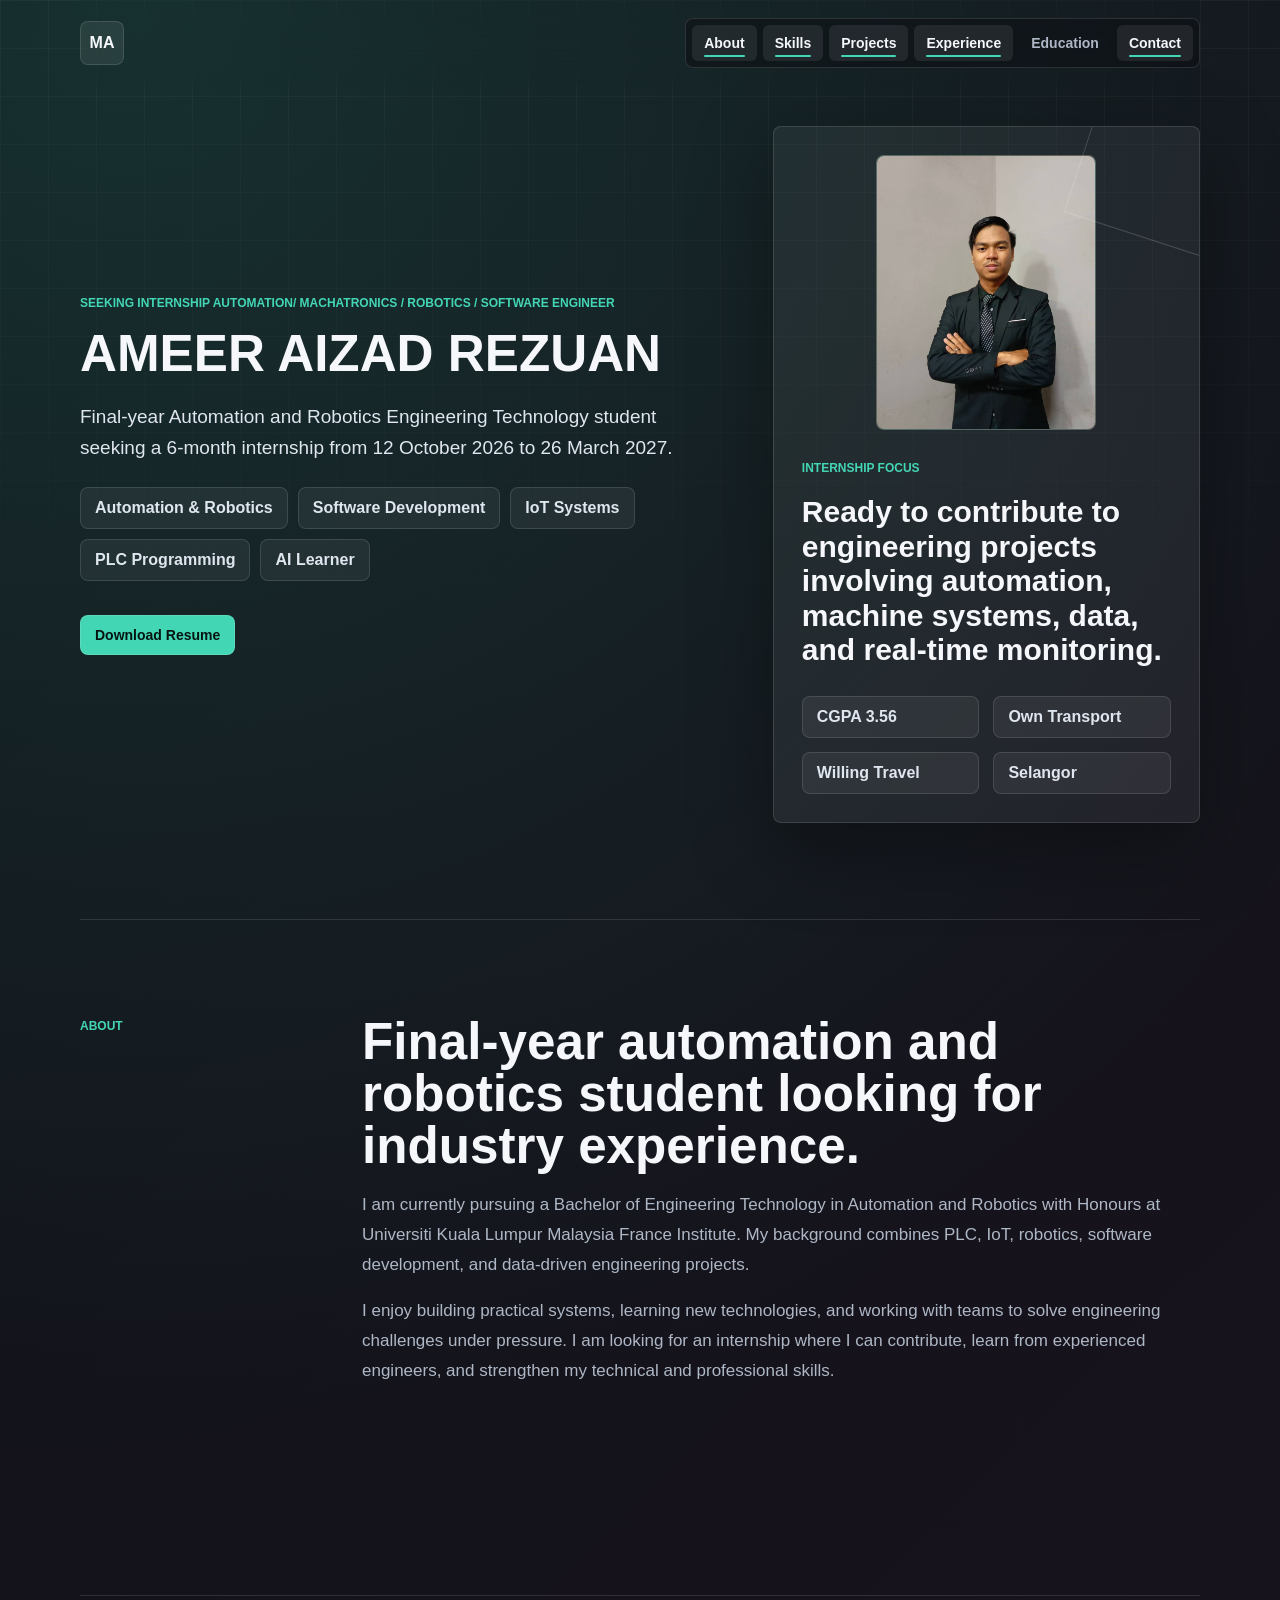
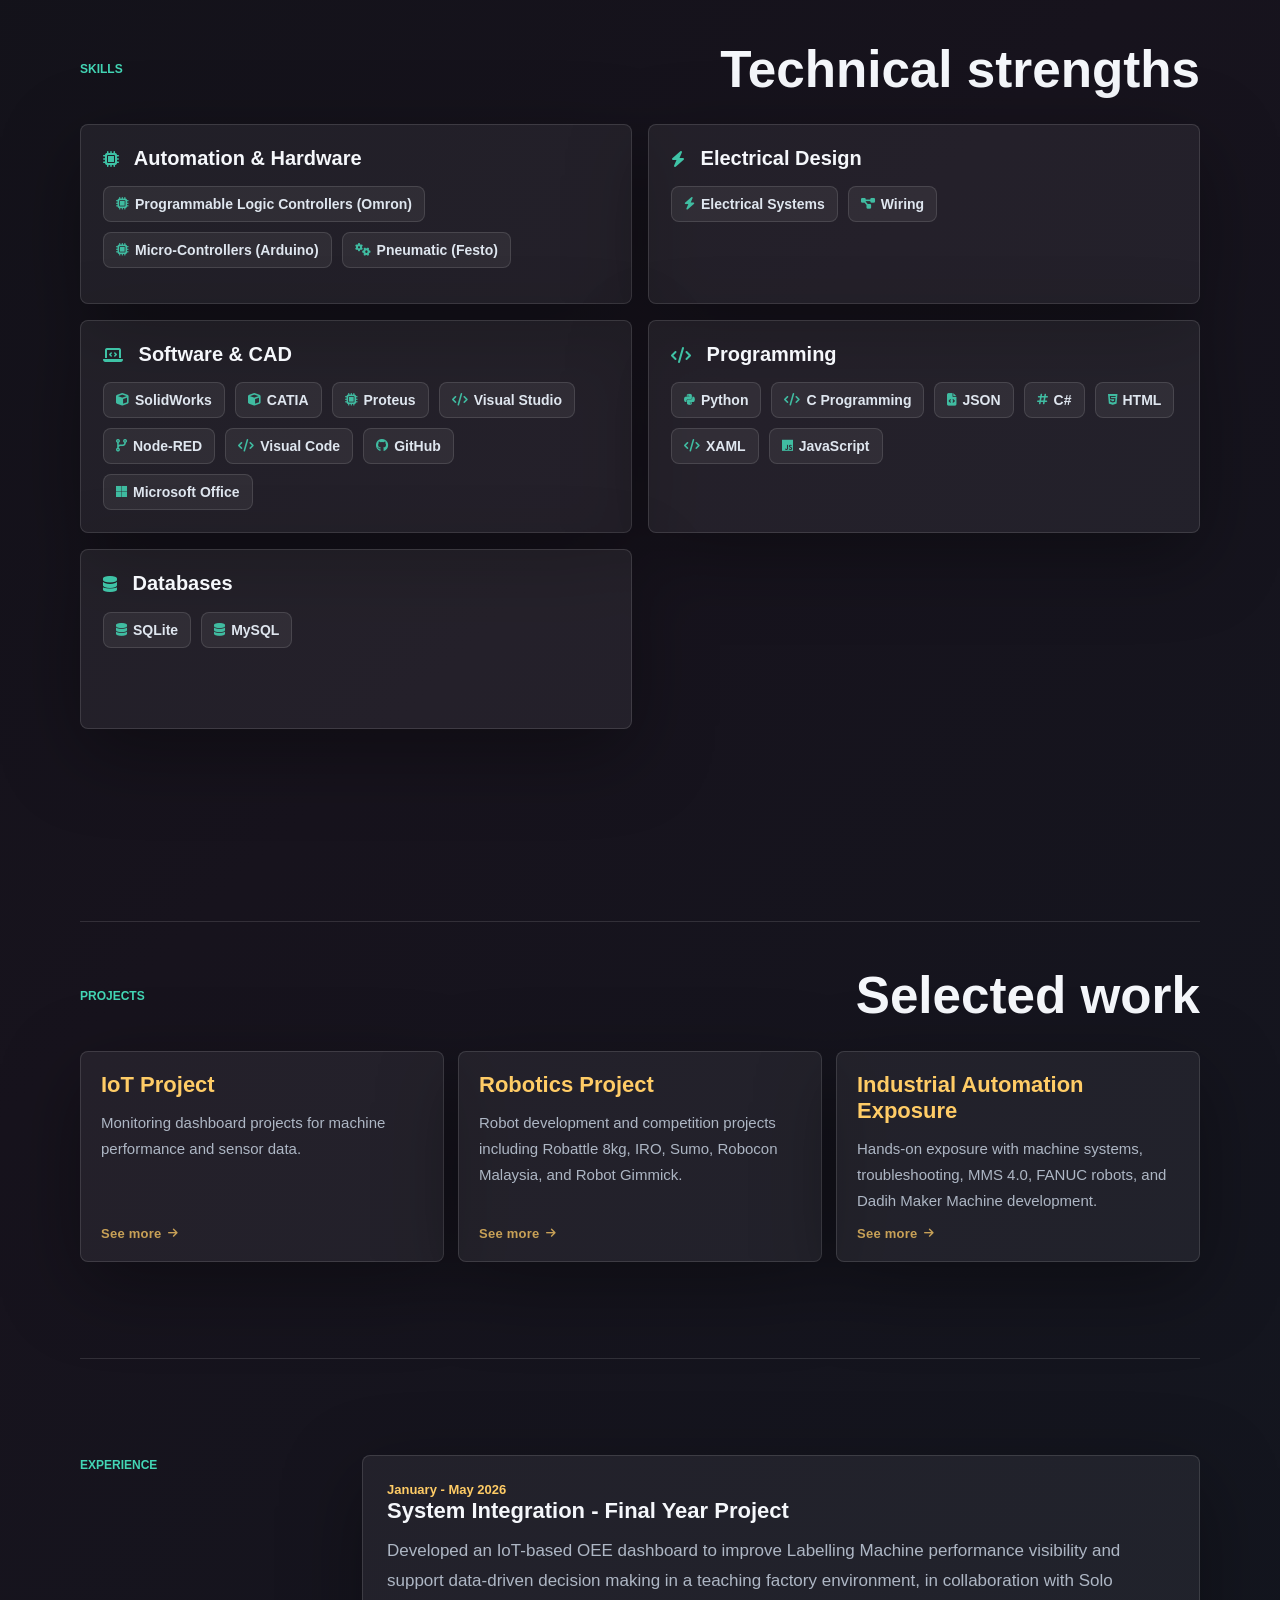
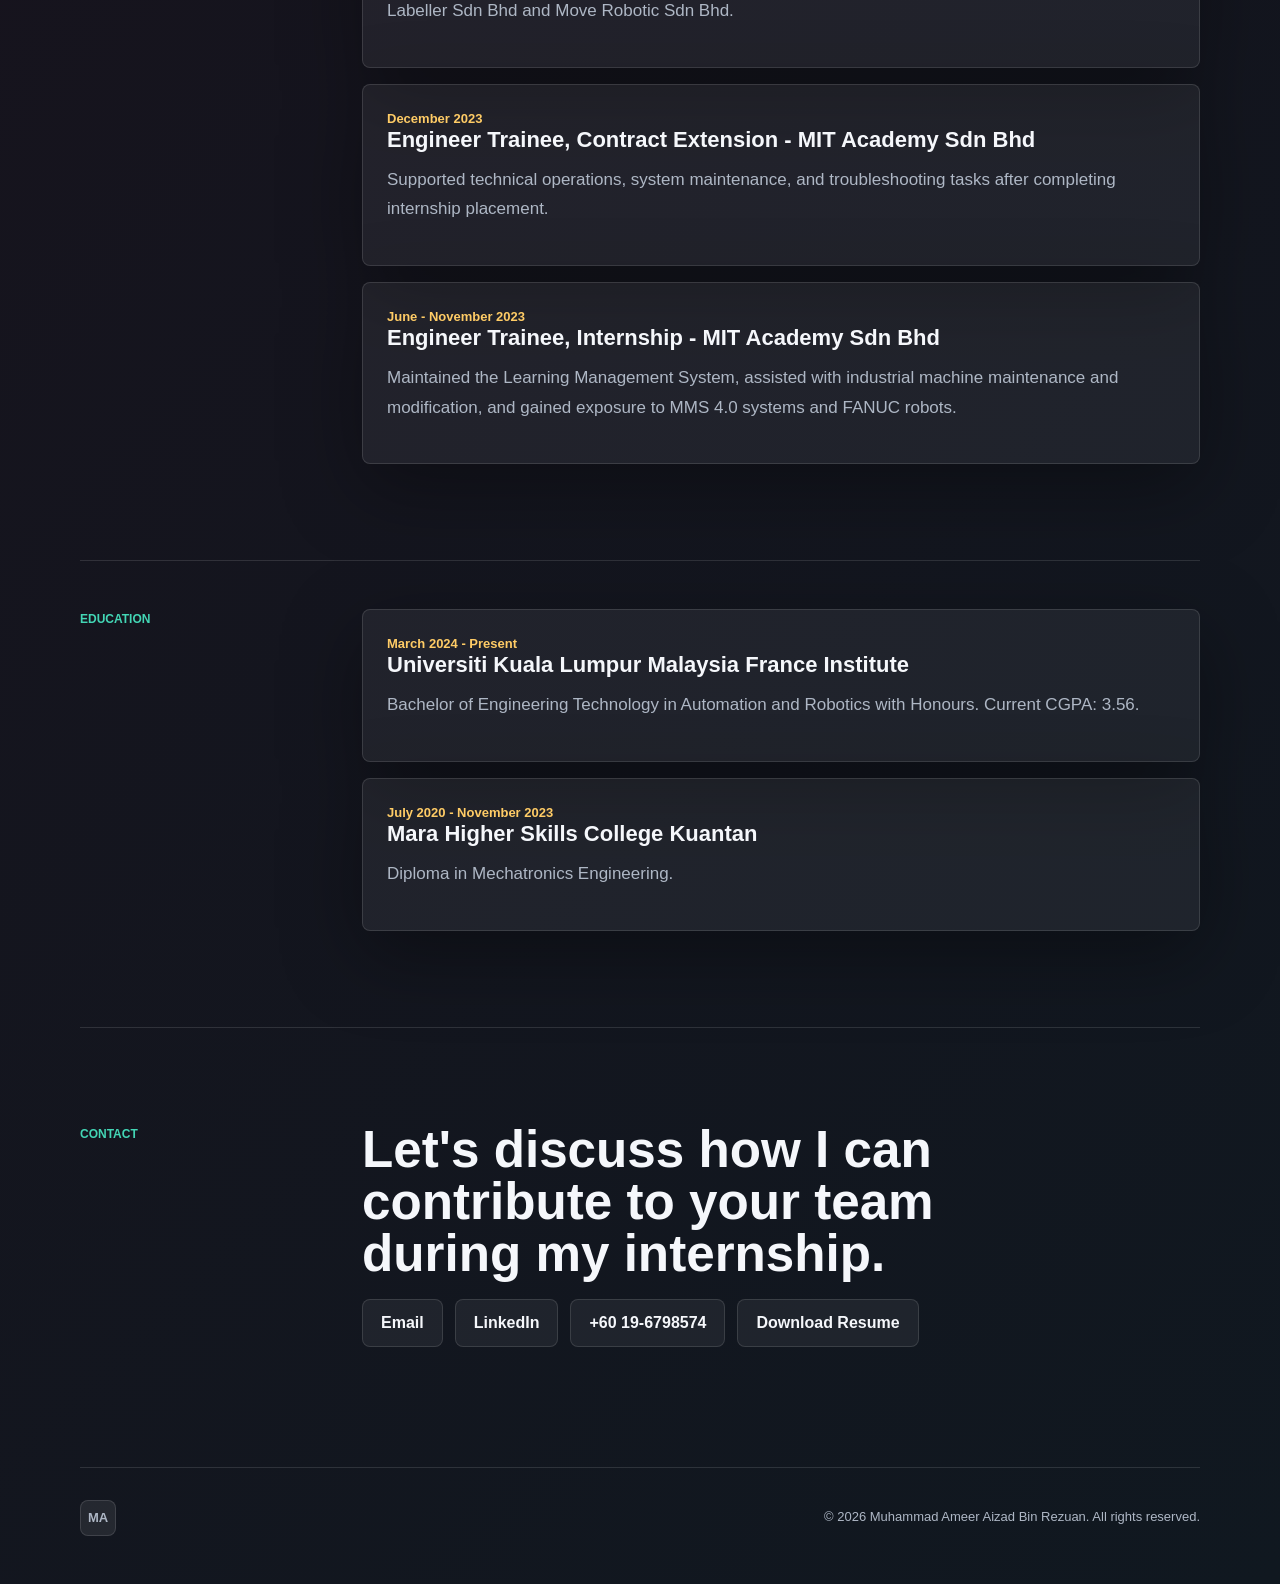
==== commit 32dfdbb6: "Update index.html" ====
--- a/index.html
+++ b/index.html
@@ -42,7 +42,7 @@
                 </div>
             </div>
             <div class="profile-panel reveal reveal-right" aria-label="Profile summary">
-                <div class="profile-photo-wrap"><img class="profile-photo" src="assets/profile.jpeg" alt="Portrait of Muhammad Ameer Aizad Bin Rezuan"></div>
+                <div class="profile-photo-wrap"><img class="profile-photo" src="PORTFOLIO/assets/profile.jpeg" alt="Portrait of Muhammad Ameer Aizad Bin Rezuan"></div>
                 <div>
                     <p class="panel-label">Internship Focus</p>
                     <h2>Ready to contribute to engineering projects involving automation, machine systems, data, and real-time monitoring.</h2>
